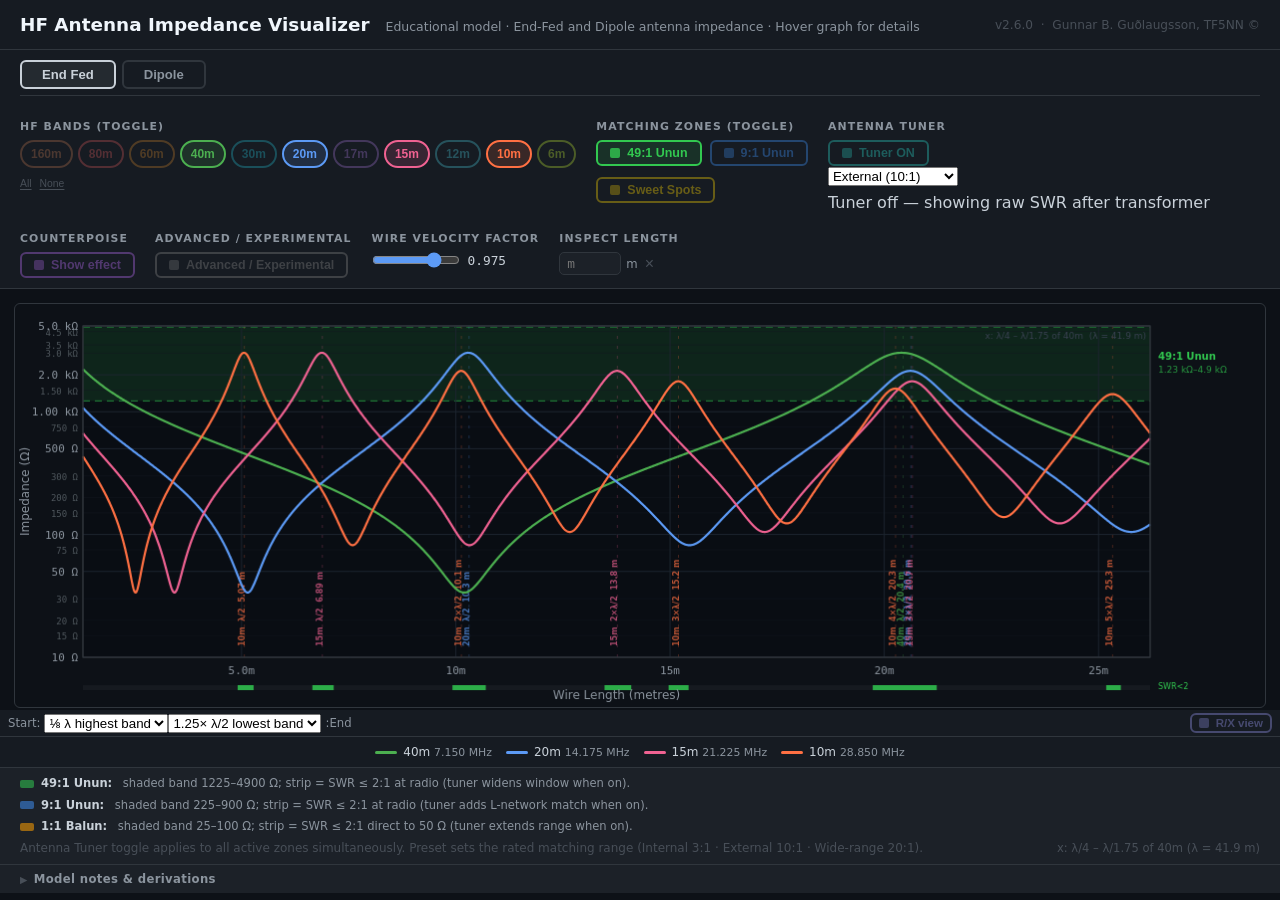
==== index.html @ 3f6871a8 "feat: add index.html GitHub Pages redirect Redirects the GitHub Pages root URL to antenna_impedance." ====
<!DOCTYPE html>
<html lang="en">
<head>
  <meta charset="utf-8">
  <meta http-equiv="refresh" content="0; url=antenna_impedance.html">
  <title>HF Antenna Impedance Visualizer</title>
  <script>window.location.replace("antenna_impedance.html");</script>
</head>
<body>
  <p>Redirecting to
    <a href="antenna_impedance.html">HF Antenna Impedance Visualizer</a>…
  </p>
</body>
</html>
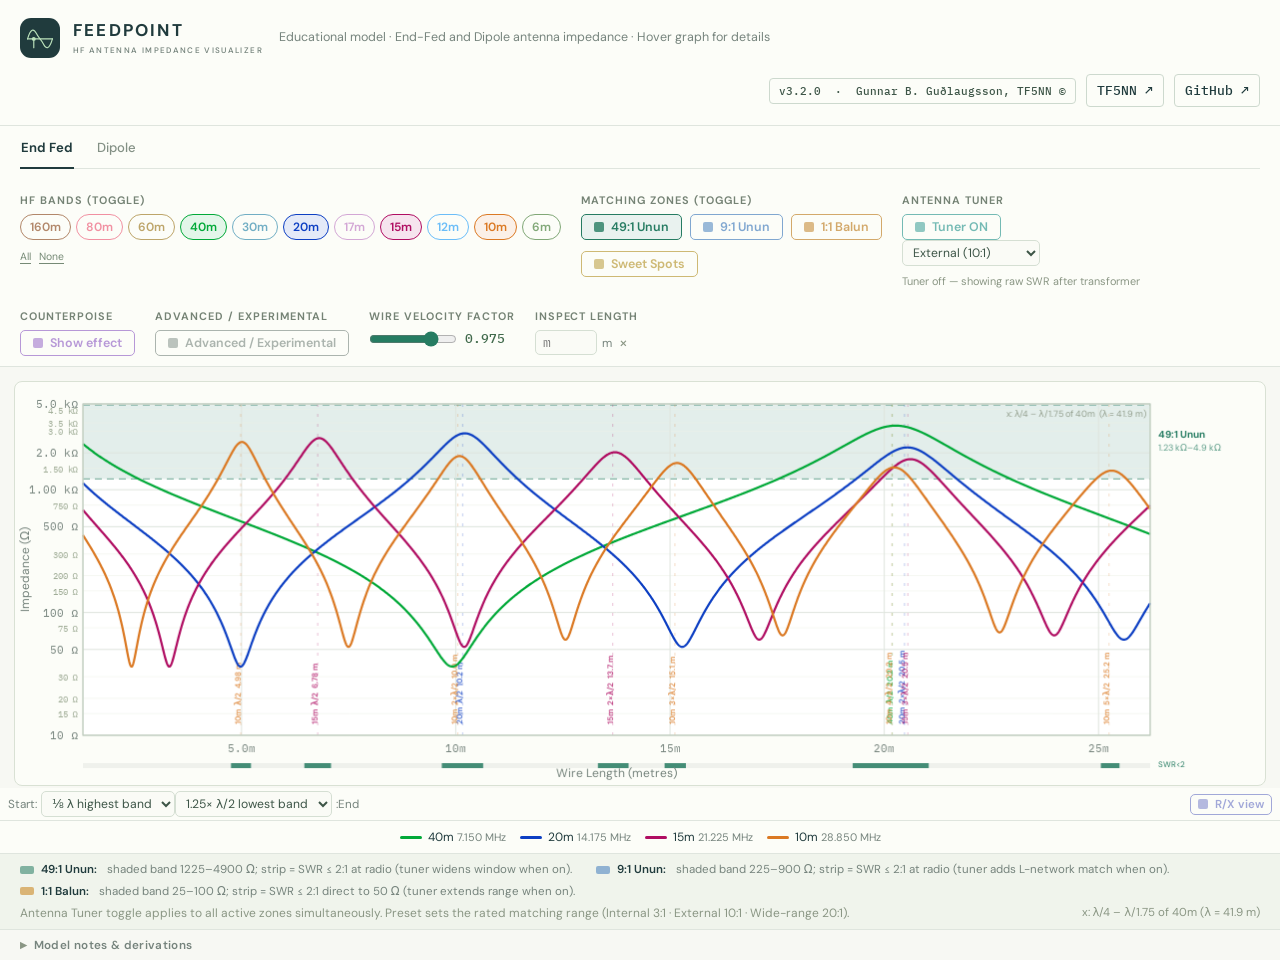
==== commit 14225e90: "v3.2.0: rename to Feedpoint, add logo and header links - Name is Feedpoint; "HF Antenna Impedance Vi" ====
--- a/index.html
+++ b/index.html
@@ -3,12 +3,12 @@
 <head>
   <meta charset="utf-8">
   <meta http-equiv="refresh" content="0; url=antenna_impedance.html">
-  <title>HF Antenna Impedance Visualizer</title>
+  <title>Feedpoint · HF Antenna Impedance Visualizer</title>
   <script>window.location.replace("antenna_impedance.html");</script>
 </head>
 <body>
   <p>Redirecting to
-    <a href="antenna_impedance.html">HF Antenna Impedance Visualizer</a>…
+    <a href="antenna_impedance.html">Feedpoint · HF Antenna Impedance Visualizer</a>…
   </p>
 </body>
 </html>
